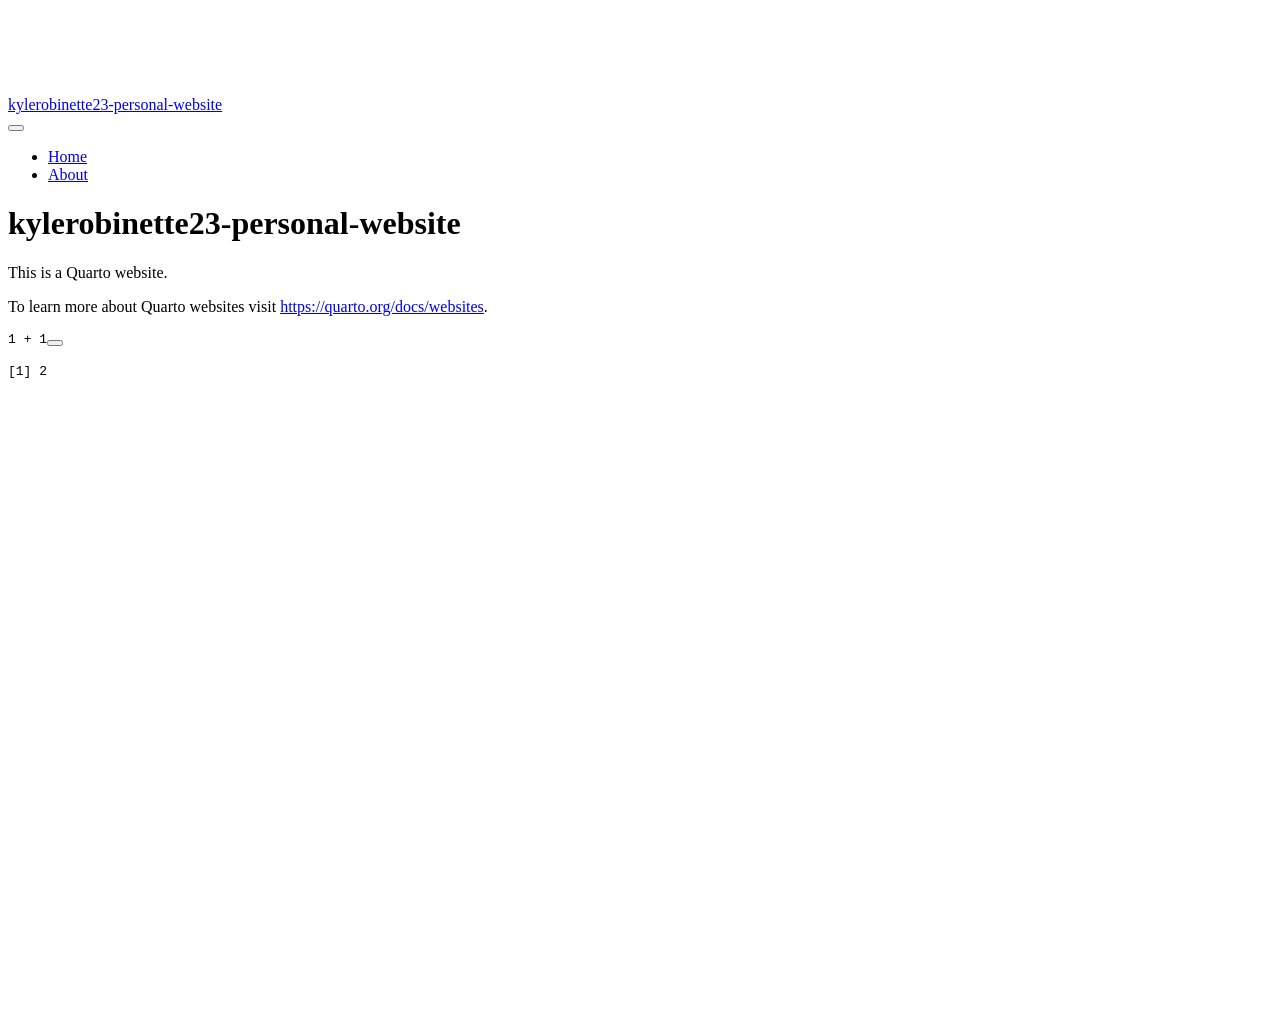
==== docs/index.html @ b681f21e "website demo" ====
<!DOCTYPE html>
<html xmlns="http://www.w3.org/1999/xhtml" lang="en" xml:lang="en"><head>

<meta charset="utf-8">
<meta name="generator" content="quarto-1.7.32">

<meta name="viewport" content="width=device-width, initial-scale=1.0, user-scalable=yes">


<title>kylerobinette23-personal-website</title>
<style>
code{white-space: pre-wrap;}
span.smallcaps{font-variant: small-caps;}
div.columns{display: flex; gap: min(4vw, 1.5em);}
div.column{flex: auto; overflow-x: auto;}
div.hanging-indent{margin-left: 1.5em; text-indent: -1.5em;}
ul.task-list{list-style: none;}
ul.task-list li input[type="checkbox"] {
  width: 0.8em;
  margin: 0 0.8em 0.2em -1em; /* quarto-specific, see https://github.com/quarto-dev/quarto-cli/issues/4556 */ 
  vertical-align: middle;
}
/* CSS for syntax highlighting */
html { -webkit-text-size-adjust: 100%; }
pre > code.sourceCode { white-space: pre; position: relative; }
pre > code.sourceCode > span { display: inline-block; line-height: 1.25; }
pre > code.sourceCode > span:empty { height: 1.2em; }
.sourceCode { overflow: visible; }
code.sourceCode > span { color: inherit; text-decoration: inherit; }
div.sourceCode { margin: 1em 0; }
pre.sourceCode { margin: 0; }
@media screen {
div.sourceCode { overflow: auto; }
}
@media print {
pre > code.sourceCode { white-space: pre-wrap; }
pre > code.sourceCode > span { text-indent: -5em; padding-left: 5em; }
}
pre.numberSource code
  { counter-reset: source-line 0; }
pre.numberSource code > span
  { position: relative; left: -4em; counter-increment: source-line; }
pre.numberSource code > span > a:first-child::before
  { content: counter(source-line);
    position: relative; left: -1em; text-align: right; vertical-align: baseline;
    border: none; display: inline-block;
    -webkit-touch-callout: none; -webkit-user-select: none;
    -khtml-user-select: none; -moz-user-select: none;
    -ms-user-select: none; user-select: none;
    padding: 0 4px; width: 4em;
  }
pre.numberSource { margin-left: 3em;  padding-left: 4px; }
div.sourceCode
  {   }
@media screen {
pre > code.sourceCode > span > a:first-child::before { text-decoration: underline; }
}
</style>


<script src="site_libs/quarto-nav/quarto-nav.js"></script>
<script src="site_libs/quarto-nav/headroom.min.js"></script>
<script src="site_libs/clipboard/clipboard.min.js"></script>
<script src="site_libs/quarto-search/autocomplete.umd.js"></script>
<script src="site_libs/quarto-search/fuse.min.js"></script>
<script src="site_libs/quarto-search/quarto-search.js"></script>
<meta name="quarto:offset" content="./">
<script src="site_libs/quarto-html/quarto.js" type="module"></script>
<script src="site_libs/quarto-html/tabsets/tabsets.js" type="module"></script>
<script src="site_libs/quarto-html/popper.min.js"></script>
<script src="site_libs/quarto-html/tippy.umd.min.js"></script>
<script src="site_libs/quarto-html/anchor.min.js"></script>
<link href="site_libs/quarto-html/tippy.css" rel="stylesheet">
<link href="site_libs/quarto-html/quarto-syntax-highlighting-37eea08aefeeee20ff55810ff984fec1.css" rel="stylesheet" id="quarto-text-highlighting-styles">
<script src="site_libs/bootstrap/bootstrap.min.js"></script>
<link href="site_libs/bootstrap/bootstrap-icons.css" rel="stylesheet">
<link href="site_libs/bootstrap/bootstrap-dfb324f25d9b1687192fa8be62ac8f9c.min.css" rel="stylesheet" append-hash="true" id="quarto-bootstrap" data-mode="light">
<script id="quarto-search-options" type="application/json">{
  "location": "navbar",
  "copy-button": false,
  "collapse-after": 3,
  "panel-placement": "end",
  "type": "overlay",
  "limit": 50,
  "keyboard-shortcut": [
    "f",
    "/",
    "s"
  ],
  "show-item-context": false,
  "language": {
    "search-no-results-text": "No results",
    "search-matching-documents-text": "matching documents",
    "search-copy-link-title": "Copy link to search",
    "search-hide-matches-text": "Hide additional matches",
    "search-more-match-text": "more match in this document",
    "search-more-matches-text": "more matches in this document",
    "search-clear-button-title": "Clear",
    "search-text-placeholder": "",
    "search-detached-cancel-button-title": "Cancel",
    "search-submit-button-title": "Submit",
    "search-label": "Search"
  }
}</script>


<link rel="stylesheet" href="styles.css">
</head>

<body class="nav-fixed quarto-light">

<div id="quarto-search-results"></div>
  <header id="quarto-header" class="headroom fixed-top">
    <nav class="navbar navbar-expand-lg " data-bs-theme="dark">
      <div class="navbar-container container-fluid">
      <div class="navbar-brand-container mx-auto">
    <a class="navbar-brand" href="./index.html">
    <span class="navbar-title">kylerobinette23-personal-website</span>
    </a>
  </div>
            <div id="quarto-search" class="" title="Search"></div>
          <button class="navbar-toggler" type="button" data-bs-toggle="collapse" data-bs-target="#navbarCollapse" aria-controls="navbarCollapse" role="menu" aria-expanded="false" aria-label="Toggle navigation" onclick="if (window.quartoToggleHeadroom) { window.quartoToggleHeadroom(); }">
  <span class="navbar-toggler-icon"></span>
</button>
          <div class="collapse navbar-collapse" id="navbarCollapse">
            <ul class="navbar-nav navbar-nav-scroll me-auto">
  <li class="nav-item">
    <a class="nav-link active" href="./index.html" aria-current="page"> 
<span class="menu-text">Home</span></a>
  </li>  
  <li class="nav-item">
    <a class="nav-link" href="./about.html"> 
<span class="menu-text">About</span></a>
  </li>  
</ul>
          </div> <!-- /navcollapse -->
            <div class="quarto-navbar-tools">
</div>
      </div> <!-- /container-fluid -->
    </nav>
</header>
<!-- content -->
<div id="quarto-content" class="quarto-container page-columns page-rows-contents page-layout-article page-navbar">
<!-- sidebar -->
<!-- margin-sidebar -->
    <div id="quarto-margin-sidebar" class="sidebar margin-sidebar zindex-bottom">
        
    </div>
<!-- main -->
<main class="content" id="quarto-document-content">

<header id="title-block-header" class="quarto-title-block default">
<div class="quarto-title">
<h1 class="title">kylerobinette23-personal-website</h1>
</div>



<div class="quarto-title-meta">

    
  
    
  </div>
  


</header>


<p>This is a Quarto website.</p>
<p>To learn more about Quarto websites visit <a href="https://quarto.org/docs/websites" class="uri">https://quarto.org/docs/websites</a>.</p>
<div class="cell">
<div class="sourceCode cell-code" id="cb1"><pre class="sourceCode r code-with-copy"><code class="sourceCode r"><span id="cb1-1"><a href="#cb1-1" aria-hidden="true" tabindex="-1"></a><span class="dv">1</span> <span class="sc">+</span> <span class="dv">1</span></span></code><button title="Copy to Clipboard" class="code-copy-button"><i class="bi"></i></button></pre></div>
<div class="cell-output cell-output-stdout">
<pre><code>[1] 2</code></pre>
</div>
</div>



</main> <!-- /main -->
<script id="quarto-html-after-body" type="application/javascript">
  window.document.addEventListener("DOMContentLoaded", function (event) {
    const icon = "";
    const anchorJS = new window.AnchorJS();
    anchorJS.options = {
      placement: 'right',
      icon: icon
    };
    anchorJS.add('.anchored');
    const isCodeAnnotation = (el) => {
      for (const clz of el.classList) {
        if (clz.startsWith('code-annotation-')) {                     
          return true;
        }
      }
      return false;
    }
    const onCopySuccess = function(e) {
      // button target
      const button = e.trigger;
      // don't keep focus
      button.blur();
      // flash "checked"
      button.classList.add('code-copy-button-checked');
      var currentTitle = button.getAttribute("title");
      button.setAttribute("title", "Copied!");
      let tooltip;
      if (window.bootstrap) {
        button.setAttribute("data-bs-toggle", "tooltip");
        button.setAttribute("data-bs-placement", "left");
        button.setAttribute("data-bs-title", "Copied!");
        tooltip = new bootstrap.Tooltip(button, 
          { trigger: "manual", 
            customClass: "code-copy-button-tooltip",
            offset: [0, -8]});
        tooltip.show();    
      }
      setTimeout(function() {
        if (tooltip) {
          tooltip.hide();
          button.removeAttribute("data-bs-title");
          button.removeAttribute("data-bs-toggle");
          button.removeAttribute("data-bs-placement");
        }
        button.setAttribute("title", currentTitle);
        button.classList.remove('code-copy-button-checked');
      }, 1000);
      // clear code selection
      e.clearSelection();
    }
    const getTextToCopy = function(trigger) {
        const codeEl = trigger.previousElementSibling.cloneNode(true);
        for (const childEl of codeEl.children) {
          if (isCodeAnnotation(childEl)) {
            childEl.remove();
          }
        }
        return codeEl.innerText;
    }
    const clipboard = new window.ClipboardJS('.code-copy-button:not([data-in-quarto-modal])', {
      text: getTextToCopy
    });
    clipboard.on('success', onCopySuccess);
    if (window.document.getElementById('quarto-embedded-source-code-modal')) {
      const clipboardModal = new window.ClipboardJS('.code-copy-button[data-in-quarto-modal]', {
        text: getTextToCopy,
        container: window.document.getElementById('quarto-embedded-source-code-modal')
      });
      clipboardModal.on('success', onCopySuccess);
    }
      var localhostRegex = new RegExp(/^(?:http|https):\/\/localhost\:?[0-9]*\//);
      var mailtoRegex = new RegExp(/^mailto:/);
        var filterRegex = new RegExp('/' + window.location.host + '/');
      var isInternal = (href) => {
          return filterRegex.test(href) || localhostRegex.test(href) || mailtoRegex.test(href);
      }
      // Inspect non-navigation links and adorn them if external
     var links = window.document.querySelectorAll('a[href]:not(.nav-link):not(.navbar-brand):not(.toc-action):not(.sidebar-link):not(.sidebar-item-toggle):not(.pagination-link):not(.no-external):not([aria-hidden]):not(.dropdown-item):not(.quarto-navigation-tool):not(.about-link)');
      for (var i=0; i<links.length; i++) {
        const link = links[i];
        if (!isInternal(link.href)) {
          // undo the damage that might have been done by quarto-nav.js in the case of
          // links that we want to consider external
          if (link.dataset.originalHref !== undefined) {
            link.href = link.dataset.originalHref;
          }
        }
      }
    function tippyHover(el, contentFn, onTriggerFn, onUntriggerFn) {
      const config = {
        allowHTML: true,
        maxWidth: 500,
        delay: 100,
        arrow: false,
        appendTo: function(el) {
            return el.parentElement;
        },
        interactive: true,
        interactiveBorder: 10,
        theme: 'quarto',
        placement: 'bottom-start',
      };
      if (contentFn) {
        config.content = contentFn;
      }
      if (onTriggerFn) {
        config.onTrigger = onTriggerFn;
      }
      if (onUntriggerFn) {
        config.onUntrigger = onUntriggerFn;
      }
      window.tippy(el, config); 
    }
    const noterefs = window.document.querySelectorAll('a[role="doc-noteref"]');
    for (var i=0; i<noterefs.length; i++) {
      const ref = noterefs[i];
      tippyHover(ref, function() {
        // use id or data attribute instead here
        let href = ref.getAttribute('data-footnote-href') || ref.getAttribute('href');
        try { href = new URL(href).hash; } catch {}
        const id = href.replace(/^#\/?/, "");
        const note = window.document.getElementById(id);
        if (note) {
          return note.innerHTML;
        } else {
          return "";
        }
      });
    }
    const xrefs = window.document.querySelectorAll('a.quarto-xref');
    const processXRef = (id, note) => {
      // Strip column container classes
      const stripColumnClz = (el) => {
        el.classList.remove("page-full", "page-columns");
        if (el.children) {
          for (const child of el.children) {
            stripColumnClz(child);
          }
        }
      }
      stripColumnClz(note)
      if (id === null || id.startsWith('sec-')) {
        // Special case sections, only their first couple elements
        const container = document.createElement("div");
        if (note.children && note.children.length > 2) {
          container.appendChild(note.children[0].cloneNode(true));
          for (let i = 1; i < note.children.length; i++) {
            const child = note.children[i];
            if (child.tagName === "P" && child.innerText === "") {
              continue;
            } else {
              container.appendChild(child.cloneNode(true));
              break;
            }
          }
          if (window.Quarto?.typesetMath) {
            window.Quarto.typesetMath(container);
          }
          return container.innerHTML
        } else {
          if (window.Quarto?.typesetMath) {
            window.Quarto.typesetMath(note);
          }
          return note.innerHTML;
        }
      } else {
        // Remove any anchor links if they are present
        const anchorLink = note.querySelector('a.anchorjs-link');
        if (anchorLink) {
          anchorLink.remove();
        }
        if (window.Quarto?.typesetMath) {
          window.Quarto.typesetMath(note);
        }
        if (note.classList.contains("callout")) {
          return note.outerHTML;
        } else {
          return note.innerHTML;
        }
      }
    }
    for (var i=0; i<xrefs.length; i++) {
      const xref = xrefs[i];
      tippyHover(xref, undefined, function(instance) {
        instance.disable();
        let url = xref.getAttribute('href');
        let hash = undefined; 
        if (url.startsWith('#')) {
          hash = url;
        } else {
          try { hash = new URL(url).hash; } catch {}
        }
        if (hash) {
          const id = hash.replace(/^#\/?/, "");
          const note = window.document.getElementById(id);
          if (note !== null) {
            try {
              const html = processXRef(id, note.cloneNode(true));
              instance.setContent(html);
            } finally {
              instance.enable();
              instance.show();
            }
          } else {
            // See if we can fetch this
            fetch(url.split('#')[0])
            .then(res => res.text())
            .then(html => {
              const parser = new DOMParser();
              const htmlDoc = parser.parseFromString(html, "text/html");
              const note = htmlDoc.getElementById(id);
              if (note !== null) {
                const html = processXRef(id, note);
                instance.setContent(html);
              } 
            }).finally(() => {
              instance.enable();
              instance.show();
            });
          }
        } else {
          // See if we can fetch a full url (with no hash to target)
          // This is a special case and we should probably do some content thinning / targeting
          fetch(url)
          .then(res => res.text())
          .then(html => {
            const parser = new DOMParser();
            const htmlDoc = parser.parseFromString(html, "text/html");
            const note = htmlDoc.querySelector('main.content');
            if (note !== null) {
              // This should only happen for chapter cross references
              // (since there is no id in the URL)
              // remove the first header
              if (note.children.length > 0 && note.children[0].tagName === "HEADER") {
                note.children[0].remove();
              }
              const html = processXRef(null, note);
              instance.setContent(html);
            } 
          }).finally(() => {
            instance.enable();
            instance.show();
          });
        }
      }, function(instance) {
      });
    }
        let selectedAnnoteEl;
        const selectorForAnnotation = ( cell, annotation) => {
          let cellAttr = 'data-code-cell="' + cell + '"';
          let lineAttr = 'data-code-annotation="' +  annotation + '"';
          const selector = 'span[' + cellAttr + '][' + lineAttr + ']';
          return selector;
        }
        const selectCodeLines = (annoteEl) => {
          const doc = window.document;
          const targetCell = annoteEl.getAttribute("data-target-cell");
          const targetAnnotation = annoteEl.getAttribute("data-target-annotation");
          const annoteSpan = window.document.querySelector(selectorForAnnotation(targetCell, targetAnnotation));
          const lines = annoteSpan.getAttribute("data-code-lines").split(",");
          const lineIds = lines.map((line) => {
            return targetCell + "-" + line;
          })
          let top = null;
          let height = null;
          let parent = null;
          if (lineIds.length > 0) {
              //compute the position of the single el (top and bottom and make a div)
              const el = window.document.getElementById(lineIds[0]);
              top = el.offsetTop;
              height = el.offsetHeight;
              parent = el.parentElement.parentElement;
            if (lineIds.length > 1) {
              const lastEl = window.document.getElementById(lineIds[lineIds.length - 1]);
              const bottom = lastEl.offsetTop + lastEl.offsetHeight;
              height = bottom - top;
            }
            if (top !== null && height !== null && parent !== null) {
              // cook up a div (if necessary) and position it 
              let div = window.document.getElementById("code-annotation-line-highlight");
              if (div === null) {
                div = window.document.createElement("div");
                div.setAttribute("id", "code-annotation-line-highlight");
                div.style.position = 'absolute';
                parent.appendChild(div);
              }
              div.style.top = top - 2 + "px";
              div.style.height = height + 4 + "px";
              div.style.left = 0;
              let gutterDiv = window.document.getElementById("code-annotation-line-highlight-gutter");
              if (gutterDiv === null) {
                gutterDiv = window.document.createElement("div");
                gutterDiv.setAttribute("id", "code-annotation-line-highlight-gutter");
                gutterDiv.style.position = 'absolute';
                const codeCell = window.document.getElementById(targetCell);
                const gutter = codeCell.querySelector('.code-annotation-gutter');
                gutter.appendChild(gutterDiv);
              }
              gutterDiv.style.top = top - 2 + "px";
              gutterDiv.style.height = height + 4 + "px";
            }
            selectedAnnoteEl = annoteEl;
          }
        };
        const unselectCodeLines = () => {
          const elementsIds = ["code-annotation-line-highlight", "code-annotation-line-highlight-gutter"];
          elementsIds.forEach((elId) => {
            const div = window.document.getElementById(elId);
            if (div) {
              div.remove();
            }
          });
          selectedAnnoteEl = undefined;
        };
          // Handle positioning of the toggle
      window.addEventListener(
        "resize",
        throttle(() => {
          elRect = undefined;
          if (selectedAnnoteEl) {
            selectCodeLines(selectedAnnoteEl);
          }
        }, 10)
      );
      function throttle(fn, ms) {
      let throttle = false;
      let timer;
        return (...args) => {
          if(!throttle) { // first call gets through
              fn.apply(this, args);
              throttle = true;
          } else { // all the others get throttled
              if(timer) clearTimeout(timer); // cancel #2
              timer = setTimeout(() => {
                fn.apply(this, args);
                timer = throttle = false;
              }, ms);
          }
        };
      }
        // Attach click handler to the DT
        const annoteDls = window.document.querySelectorAll('dt[data-target-cell]');
        for (const annoteDlNode of annoteDls) {
          annoteDlNode.addEventListener('click', (event) => {
            const clickedEl = event.target;
            if (clickedEl !== selectedAnnoteEl) {
              unselectCodeLines();
              const activeEl = window.document.querySelector('dt[data-target-cell].code-annotation-active');
              if (activeEl) {
                activeEl.classList.remove('code-annotation-active');
              }
              selectCodeLines(clickedEl);
              clickedEl.classList.add('code-annotation-active');
            } else {
              // Unselect the line
              unselectCodeLines();
              clickedEl.classList.remove('code-annotation-active');
            }
          });
        }
    const findCites = (el) => {
      const parentEl = el.parentElement;
      if (parentEl) {
        const cites = parentEl.dataset.cites;
        if (cites) {
          return {
            el,
            cites: cites.split(' ')
          };
        } else {
          return findCites(el.parentElement)
        }
      } else {
        return undefined;
      }
    };
    var bibliorefs = window.document.querySelectorAll('a[role="doc-biblioref"]');
    for (var i=0; i<bibliorefs.length; i++) {
      const ref = bibliorefs[i];
      const citeInfo = findCites(ref);
      if (citeInfo) {
        tippyHover(citeInfo.el, function() {
          var popup = window.document.createElement('div');
          citeInfo.cites.forEach(function(cite) {
            var citeDiv = window.document.createElement('div');
            citeDiv.classList.add('hanging-indent');
            citeDiv.classList.add('csl-entry');
            var biblioDiv = window.document.getElementById('ref-' + cite);
            if (biblioDiv) {
              citeDiv.innerHTML = biblioDiv.innerHTML;
            }
            popup.appendChild(citeDiv);
          });
          return popup.innerHTML;
        });
      }
    }
  });
  </script>
</div> <!-- /content -->




</body></html>
---- docs/site_libs/quarto-html/tippy.css ----
.tippy-box[data-animation=fade][data-state=hidden]{opacity:0}[data-tippy-root]{max-width:calc(100vw - 10px)}.tippy-box{position:relative;background-color:#333;color:#fff;border-radius:4px;font-size:14px;line-height:1.4;white-space:normal;outline:0;transition-property:transform,visibility,opacity}.tippy-box[data-placement^=top]>.tippy-arrow{bottom:0}.tippy-box[data-placement^=top]>.tippy-arrow:before{bottom:-7px;left:0;border-width:8px 8px 0;border-top-color:initial;transform-origin:center top}.tippy-box[data-placement^=bottom]>.tippy-arrow{top:0}.tippy-box[data-placement^=bottom]>.tippy-arrow:before{top:-7px;left:0;border-width:0 8px 8px;border-bottom-color:initial;transform-origin:center bottom}.tippy-box[data-placement^=left]>.tippy-arrow{right:0}.tippy-box[data-placement^=left]>.tippy-arrow:before{border-width:8px 0 8px 8px;border-left-color:initial;right:-7px;transform-origin:center left}.tippy-box[data-placement^=right]>.tippy-arrow{left:0}.tippy-box[data-placement^=right]>.tippy-arrow:before{left:-7px;border-width:8px 8px 8px 0;border-right-color:initial;transform-origin:center right}.tippy-box[data-inertia][data-state=visible]{transition-timing-function:cubic-bezier(.54,1.5,.38,1.11)}.tippy-arrow{width:16px;height:16px;color:#333}.tippy-arrow:before{content:"";position:absolute;border-color:transparent;border-style:solid}.tippy-content{position:relative;padding:5px 9px;z-index:1}
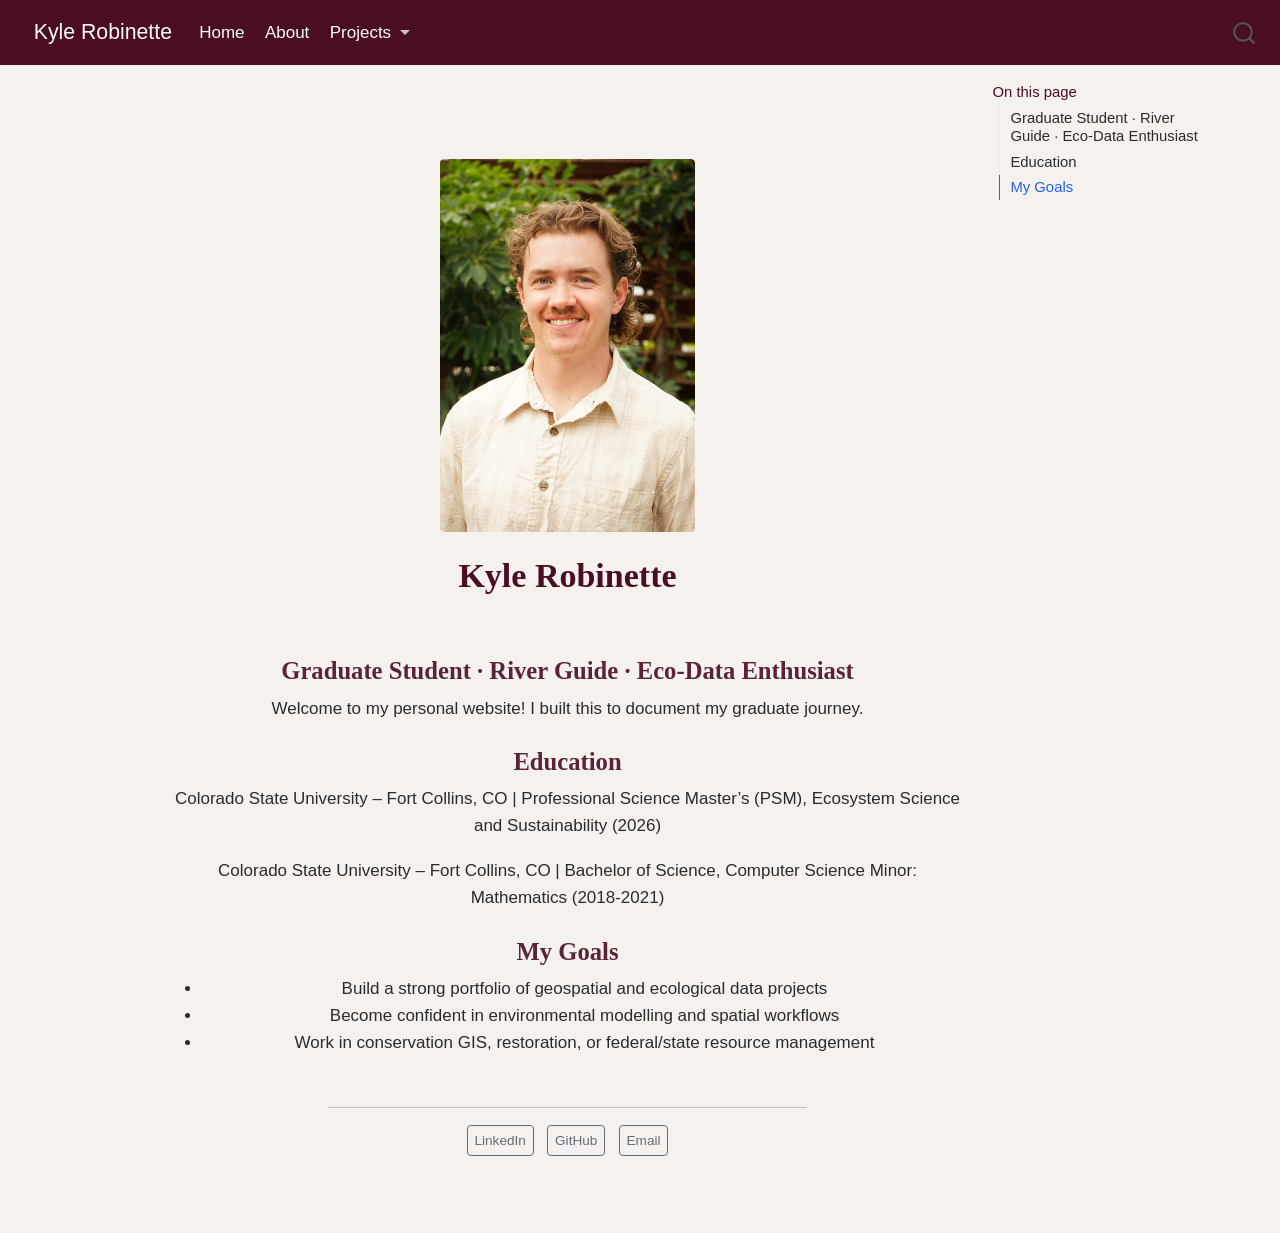
==== commit 47895429: "updates" ====
--- a/docs/index.html
+++ b/docs/index.html
@@ -2,12 +2,12 @@
 <html xmlns="http://www.w3.org/1999/xhtml" lang="en" xml:lang="en"><head>
 
 <meta charset="utf-8">
-<meta name="generator" content="quarto-1.7.32">
+<meta name="generator" content="quarto-1.8.25">
 
 <meta name="viewport" content="width=device-width, initial-scale=1.0, user-scalable=yes">
 
 
-<title>kylerobinette23-personal-website</title>
+<title>Kyle Robinette</title>
 <style>
 code{white-space: pre-wrap;}
 span.smallcaps{font-variant: small-caps;}
@@ -20,41 +20,6 @@
   margin: 0 0.8em 0.2em -1em; /* quarto-specific, see https://github.com/quarto-dev/quarto-cli/issues/4556 */ 
   vertical-align: middle;
 }
-/* CSS for syntax highlighting */
-html { -webkit-text-size-adjust: 100%; }
-pre > code.sourceCode { white-space: pre; position: relative; }
-pre > code.sourceCode > span { display: inline-block; line-height: 1.25; }
-pre > code.sourceCode > span:empty { height: 1.2em; }
-.sourceCode { overflow: visible; }
-code.sourceCode > span { color: inherit; text-decoration: inherit; }
-div.sourceCode { margin: 1em 0; }
-pre.sourceCode { margin: 0; }
-@media screen {
-div.sourceCode { overflow: auto; }
-}
-@media print {
-pre > code.sourceCode { white-space: pre-wrap; }
-pre > code.sourceCode > span { text-indent: -5em; padding-left: 5em; }
-}
-pre.numberSource code
-  { counter-reset: source-line 0; }
-pre.numberSource code > span
-  { position: relative; left: -4em; counter-increment: source-line; }
-pre.numberSource code > span > a:first-child::before
-  { content: counter(source-line);
-    position: relative; left: -1em; text-align: right; vertical-align: baseline;
-    border: none; display: inline-block;
-    -webkit-touch-callout: none; -webkit-user-select: none;
-    -khtml-user-select: none; -moz-user-select: none;
-    -ms-user-select: none; user-select: none;
-    padding: 0 4px; width: 4em;
-  }
-pre.numberSource { margin-left: 3em;  padding-left: 4px; }
-div.sourceCode
-  {   }
-@media screen {
-pre > code.sourceCode > span > a:first-child::before { text-decoration: underline; }
-}
 </style>
 
 
@@ -67,14 +32,14 @@
 <meta name="quarto:offset" content="./">
 <script src="site_libs/quarto-html/quarto.js" type="module"></script>
 <script src="site_libs/quarto-html/tabsets/tabsets.js" type="module"></script>
+<script src="site_libs/quarto-html/axe/axe-check.js" type="module"></script>
 <script src="site_libs/quarto-html/popper.min.js"></script>
 <script src="site_libs/quarto-html/tippy.umd.min.js"></script>
-<script src="site_libs/quarto-html/anchor.min.js"></script>
 <link href="site_libs/quarto-html/tippy.css" rel="stylesheet">
-<link href="site_libs/quarto-html/quarto-syntax-highlighting-37eea08aefeeee20ff55810ff984fec1.css" rel="stylesheet" id="quarto-text-highlighting-styles">
+<link href="site_libs/quarto-html/quarto-syntax-highlighting-7b89279ff1a6dce999919e0e67d4d9ec.css" rel="stylesheet" id="quarto-text-highlighting-styles">
 <script src="site_libs/bootstrap/bootstrap.min.js"></script>
 <link href="site_libs/bootstrap/bootstrap-icons.css" rel="stylesheet">
-<link href="site_libs/bootstrap/bootstrap-dfb324f25d9b1687192fa8be62ac8f9c.min.css" rel="stylesheet" append-hash="true" id="quarto-bootstrap" data-mode="light">
+<link href="site_libs/bootstrap/bootstrap-e31584831b205ffbb2d98406f31c2a5b.min.css" rel="stylesheet" append-hash="true" id="quarto-bootstrap" data-mode="light">
 <script id="quarto-search-options" type="application/json">{
   "location": "navbar",
   "copy-button": false,
@@ -114,8 +79,10 @@
     <nav class="navbar navbar-expand-lg " data-bs-theme="dark">
       <div class="navbar-container container-fluid">
       <div class="navbar-brand-container mx-auto">
+    <a href="./index.html" class="navbar-brand navbar-brand-logo">
+    </a>
     <a class="navbar-brand" href="./index.html">
-    <span class="navbar-title">kylerobinette23-personal-website</span>
+    <span class="navbar-title">Kyle Robinette</span>
     </a>
   </div>
             <div id="quarto-search" class="" title="Search"></div>
@@ -132,6 +99,43 @@
     <a class="nav-link" href="./about.html"> 
 <span class="menu-text">About</span></a>
   </li>  
+  <li class="nav-item dropdown ">
+    <a class="nav-link dropdown-toggle" href="#" id="nav-menu-projects" role="link" data-bs-toggle="dropdown" aria-expanded="false">
+ <span class="menu-text">Projects</span>
+    </a>
+    <ul class="dropdown-menu" aria-labelledby="nav-menu-projects">    
+        <li>
+    <a class="dropdown-item" href="./projects.html">
+ <span class="dropdown-text">Projects</span></a>
+  </li>  
+        <li><hr class="dropdown-divider"></li>
+        <li class="dropdown-header">Colorado River Hydrology</li>
+        <li>
+    <a class="dropdown-item" href="https://kylerobinette23.github.io/csu-523c/lab-01.html">
+ <span class="dropdown-text">https://kylerobinette23.github.io/csu-523c/lab-01.html</span></a>
+  </li>  
+        <li class="dropdown-header">Spacial Analysis: Distances and Projections</li>
+        <li>
+    <a class="dropdown-item" href="https://kylerobinette23.github.io/csu-523c/lab-02.html">
+ <span class="dropdown-text">https://kylerobinette23.github.io/csu-523c/lab-02.html</span></a>
+  </li>  
+        <li class="dropdown-header">Modifiable areal unit problem - Polygons &amp; Tessellations</li>
+        <li>
+    <a class="dropdown-item" href="https://kylerobinette23.github.io/csu-523c/lab-03.html">
+ <span class="dropdown-text">https://kylerobinette23.github.io/csu-523c/lab-03.html</span></a>
+  </li>  
+        <li class="dropdown-header">Rasters &amp; Remote Sensing</li>
+        <li>
+    <a class="dropdown-item" href="https://kylerobinette23.github.io/csu-523c/lab-04.html">
+ <span class="dropdown-text">https://kylerobinette23.github.io/csu-523c/lab-04.html</span></a>
+  </li>  
+        <li class="dropdown-header">Machine Learning in Hydrology</li>
+        <li>
+    <a class="dropdown-item" href="https://kylerobinette23.github.io/csu-523c/lab-05.html">
+ <span class="dropdown-text">https://kylerobinette23.github.io/csu-523c/lab-05.html</span></a>
+  </li>  
+    </ul>
+  </li>
 </ul>
           </div> <!-- /navcollapse -->
             <div class="quarto-navbar-tools">
@@ -143,52 +147,64 @@
 <div id="quarto-content" class="quarto-container page-columns page-rows-contents page-layout-article page-navbar">
 <!-- sidebar -->
 <!-- margin-sidebar -->
-    <div id="quarto-margin-sidebar" class="sidebar margin-sidebar zindex-bottom">
-        
+    <div id="quarto-margin-sidebar" class="sidebar margin-sidebar">
+        <nav id="TOC" role="doc-toc" class="toc-active">
+    <h2 id="toc-title">On this page</h2>
+  <ul>
+  <li><a href="#graduate-student-river-guide-eco-data-enthusiast" id="toc-graduate-student-river-guide-eco-data-enthusiast" class="nav-link active" data-scroll-target="#graduate-student-river-guide-eco-data-enthusiast">Graduate Student · River Guide · Eco-Data Enthusiast</a></li>
+  <li><a href="#education" id="toc-education" class="nav-link" data-scroll-target="#education">Education</a></li>
+  <li><a href="#my-goals" id="toc-my-goals" class="nav-link" data-scroll-target="#my-goals">My Goals</a></li>
+  </ul>
+</nav>
     </div>
 <!-- main -->
-<main class="content" id="quarto-document-content">
-
-<header id="title-block-header" class="quarto-title-block default">
+<div class="quarto-about-jolla">
+  <img src="Headshot-04.jpg" class="about-image
+  rounded " style="width: 15em;">
+ <header id="title-block-header" class="quarto-title-block default">
 <div class="quarto-title">
-<h1 class="title">kylerobinette23-personal-website</h1>
+<h1 class="title">Kyle Robinette</h1>
 </div>
-
-
-
 <div class="quarto-title-meta">
-
-    
-  
-    
   </div>
-  
-
-
-</header>
-
-
-<p>This is a Quarto website.</p>
-<p>To learn more about Quarto websites visit <a href="https://quarto.org/docs/websites" class="uri">https://quarto.org/docs/websites</a>.</p>
-<div class="cell">
-<div class="sourceCode cell-code" id="cb1"><pre class="sourceCode r code-with-copy"><code class="sourceCode r"><span id="cb1-1"><a href="#cb1-1" aria-hidden="true" tabindex="-1"></a><span class="dv">1</span> <span class="sc">+</span> <span class="dv">1</span></span></code><button title="Copy to Clipboard" class="code-copy-button"><i class="bi"></i></button></pre></div>
-<div class="cell-output cell-output-stdout">
-<pre><code>[1] 2</code></pre>
+</header><main class="content" id="quarto-document-content">
+
+<section id="graduate-student-river-guide-eco-data-enthusiast" class="level3">
+<h3 data-anchor-id="graduate-student-river-guide-eco-data-enthusiast">Graduate Student · River Guide · Eco-Data Enthusiast</h3>
+<p>Welcome to my personal website! I built this to document my graduate journey.</p>
+</section>
+<section id="education" class="level3">
+<h3 data-anchor-id="education">Education</h3>
+<p>Colorado State University – Fort Collins, CO | Professional Science Master’s (PSM), Ecosystem Science and Sustainability (2026)</p>
+<p>Colorado State University – Fort Collins, CO | Bachelor of Science, Computer Science Minor: Mathematics (2018-2021)</p>
+</section>
+<section id="my-goals" class="level3">
+<h3 data-anchor-id="my-goals">My Goals</h3>
+<ul>
+<li>Build a strong portfolio of geospatial and ecological data projects</li>
+<li>Become confident in environmental modelling and spatial workflows</li>
+<li>Work in conservation GIS, restoration, or federal/state resource management</li>
+</ul>
+
+
+</section>
+</main> 
+  <hr class="about-sep">
+   <div class="about-links">
+  <a href="https://linkedin.com/in/kyle-robinette" class="about-link" rel="" target="">
+     <span class="about-link-text">LinkedIn</span>
+  </a>
+  <a href="https://github.com/kylerobinette23" class="about-link" rel="" target="">
+     <span class="about-link-text">GitHub</span>
+  </a>
+  <a href="mailto:kyle.robinette@colostate.edu" class="about-link" rel="" target="">
+     <span class="about-link-text">Email</span>
+  </a>
 </div>
 </div>
-
-
-
-</main> <!-- /main -->
+ <!-- /main -->
 <script id="quarto-html-after-body" type="application/javascript">
   window.document.addEventListener("DOMContentLoaded", function (event) {
-    const icon = "";
-    const anchorJS = new window.AnchorJS();
-    anchorJS.options = {
-      placement: 'right',
-      icon: icon
-    };
-    anchorJS.add('.anchored');
     const isCodeAnnotation = (el) => {
       for (const clz of el.classList) {
         if (clz.startsWith('code-annotation-')) {                     
@@ -231,13 +247,14 @@
       e.clearSelection();
     }
     const getTextToCopy = function(trigger) {
-        const codeEl = trigger.previousElementSibling.cloneNode(true);
-        for (const childEl of codeEl.children) {
-          if (isCodeAnnotation(childEl)) {
-            childEl.remove();
-          }
-        }
-        return codeEl.innerText;
+      const outerScaffold = trigger.parentElement.cloneNode(true);
+      const codeEl = outerScaffold.querySelector('code');
+      for (const childEl of codeEl.children) {
+        if (isCodeAnnotation(childEl)) {
+          childEl.remove();
+        }
+      }
+      return codeEl.innerText;
     }
     const clipboard = new window.ClipboardJS('.code-copy-button:not([data-in-quarto-modal])', {
       text: getTextToCopy
--- a/docs/site_libs/quarto-html/quarto-syntax-highlighting-7b89279ff1a6dce999919e0e67d4d9ec.css
+++ b/docs/site_libs/quarto-html/quarto-syntax-highlighting-7b89279ff1a6dce999919e0e67d4d9ec.css
@@ -0,0 +1,236 @@
+/* quarto syntax highlight colors */
+:root {
+  --quarto-hl-ot-color: #003B4F;
+  --quarto-hl-at-color: #657422;
+  --quarto-hl-ss-color: #20794D;
+  --quarto-hl-an-color: #5E5E5E;
+  --quarto-hl-fu-color: #4758AB;
+  --quarto-hl-st-color: #20794D;
+  --quarto-hl-cf-color: #003B4F;
+  --quarto-hl-op-color: #5E5E5E;
+  --quarto-hl-er-color: #AD0000;
+  --quarto-hl-bn-color: #AD0000;
+  --quarto-hl-al-color: #AD0000;
+  --quarto-hl-va-color: #111111;
+  --quarto-hl-bu-color: inherit;
+  --quarto-hl-ex-color: inherit;
+  --quarto-hl-pp-color: #AD0000;
+  --quarto-hl-in-color: #5E5E5E;
+  --quarto-hl-vs-color: #20794D;
+  --quarto-hl-wa-color: #5E5E5E;
+  --quarto-hl-do-color: #5E5E5E;
+  --quarto-hl-im-color: #00769E;
+  --quarto-hl-ch-color: #20794D;
+  --quarto-hl-dt-color: #AD0000;
+  --quarto-hl-fl-color: #AD0000;
+  --quarto-hl-co-color: #5E5E5E;
+  --quarto-hl-cv-color: #5E5E5E;
+  --quarto-hl-cn-color: #8f5902;
+  --quarto-hl-sc-color: #5E5E5E;
+  --quarto-hl-dv-color: #AD0000;
+  --quarto-hl-kw-color: #003B4F;
+}
+
+/* other quarto variables */
+:root {
+  --quarto-font-monospace: SFMono-Regular, Menlo, Monaco, Consolas, "Liberation Mono", "Courier New", monospace;
+}
+
+/* syntax highlight based on Pandoc's rules */
+pre > code.sourceCode > span {
+  color: #003B4F;
+}
+
+code.sourceCode > span {
+  color: #003B4F;
+}
+
+div.sourceCode,
+div.sourceCode pre.sourceCode {
+  color: #003B4F;
+}
+
+/* Normal */
+code span {
+  color: #003B4F;
+}
+
+/* Alert */
+code span.al {
+  color: #AD0000;
+  font-style: inherit;
+}
+
+/* Annotation */
+code span.an {
+  color: #5E5E5E;
+  font-style: inherit;
+}
+
+/* Attribute */
+code span.at {
+  color: #657422;
+  font-style: inherit;
+}
+
+/* BaseN */
+code span.bn {
+  color: #AD0000;
+  font-style: inherit;
+}
+
+/* BuiltIn */
+code span.bu {
+  font-style: inherit;
+}
+
+/* ControlFlow */
+code span.cf {
+  color: #003B4F;
+  font-weight: bold;
+  font-style: inherit;
+}
+
+/* Char */
+code span.ch {
+  color: #20794D;
+  font-style: inherit;
+}
+
+/* Constant */
+code span.cn {
+  color: #8f5902;
+  font-style: inherit;
+}
+
+/* Comment */
+code span.co {
+  color: #5E5E5E;
+  font-style: inherit;
+}
+
+/* CommentVar */
+code span.cv {
+  color: #5E5E5E;
+  font-style: italic;
+}
+
+/* Documentation */
+code span.do {
+  color: #5E5E5E;
+  font-style: italic;
+}
+
+/* DataType */
+code span.dt {
+  color: #AD0000;
+  font-style: inherit;
+}
+
+/* DecVal */
+code span.dv {
+  color: #AD0000;
+  font-style: inherit;
+}
+
+/* Error */
+code span.er {
+  color: #AD0000;
+  font-style: inherit;
+}
+
+/* Extension */
+code span.ex {
+  font-style: inherit;
+}
+
+/* Float */
+code span.fl {
+  color: #AD0000;
+  font-style: inherit;
+}
+
+/* Function */
+code span.fu {
+  color: #4758AB;
+  font-style: inherit;
+}
+
+/* Import */
+code span.im {
+  color: #00769E;
+  font-style: inherit;
+}
+
+/* Information */
+code span.in {
+  color: #5E5E5E;
+  font-style: inherit;
+}
+
+/* Keyword */
+code span.kw {
+  color: #003B4F;
+  font-weight: bold;
+  font-style: inherit;
+}
+
+/* Operator */
+code span.op {
+  color: #5E5E5E;
+  font-style: inherit;
+}
+
+/* Other */
+code span.ot {
+  color: #003B4F;
+  font-style: inherit;
+}
+
+/* Preprocessor */
+code span.pp {
+  color: #AD0000;
+  font-style: inherit;
+}
+
+/* SpecialChar */
+code span.sc {
+  color: #5E5E5E;
+  font-style: inherit;
+}
+
+/* SpecialString */
+code span.ss {
+  color: #20794D;
+  font-style: inherit;
+}
+
+/* String */
+code span.st {
+  color: #20794D;
+  font-style: inherit;
+}
+
+/* Variable */
+code span.va {
+  color: #111111;
+  font-style: inherit;
+}
+
+/* VerbatimString */
+code span.vs {
+  color: #20794D;
+  font-style: inherit;
+}
+
+/* Warning */
+code span.wa {
+  color: #5E5E5E;
+  font-style: italic;
+}
+
+.prevent-inlining {
+  content: "</";
+}
+
+/*# sourceMappingURL=3944bc705cfaf4c80e56f77c5205168a.css.map */
--- a/docs/styles.css
+++ b/docs/styles.css
@@ -0,0 +1,119 @@
+/* css styles */
+/* ================================
+   GLOBAL COLORS (Wine Theme)
+   ================================ */
+:root {
+  --wine-dark: #4a0e23;      /* deep wine */
+  --wine-medium: #7b1e3a;    /* mid wine */
+  --wine-light: #c94f70;     /* rose/wine highlight */
+  --cream: #f5f1ee;          /* warm background */
+  --offwhite: #fcfaf9;
+  --text-dark: #2b2b2b;
+  --text-light: #ffffff;
+}
+
+/* ================================
+   BODY & TEXT
+   ================================ */
+body {
+  background-color: var(--cream);
+  color: var(--text-dark);
+  margin: 0;
+  font-family: "Inter", "Segoe UI", Roboto, sans-serif;
+  line-height: 1.6;
+}
+
+/* ================================
+   HEADINGS
+   ================================ */
+h1, h2, h3, h4 {
+  font-family: "Merriweather", serif;
+  color: var(--wine-dark);
+  font-weight: 700;
+}
+
+/* ================================
+   LINKS
+   ================================ */
+a {
+  color: var(--wine-dark);
+  text-decoration: none;
+}
+a:hover {
+  color: var(--wine-light);
+  text-decoration: underline;
+}
+
+/* ================================
+   NAVIGATION BAR
+   ================================ */
+.navbar, .navbar-nav, .quarto-navbar {
+  background-color: var(--wine-dark) !important;
+  color: var(--text-light) !important;
+}
+
+.navbar .nav-link,
+.quarto-navbar .nav-link,
+.navbar a,
+.quarto-navbar a {
+  color: var(--offwhite) !important;
+  opacity: 1; /* Ensures they aren't faded out */
+}
+
+.navbar .nav-link:hover,
+.quarto-navbar .nav-link:hover,
+.navbar a:hover,
+.quarto-navbar a:hover {
+  color: var(--wine-light) !important;
+  text-decoration: none;
+}
+
+/* ================================
+   CODE BLOCKS
+   ================================ */
+pre, code {
+  background-color: #f0e6e8;
+  border-left: 3px solid var(--wine-medium);
+  padding: 0.2em 0.4em;
+  border-radius: 4px;
+  font-size: 0.9em;
+}
+
+/* ================================
+   BUTTONS
+   ================================ */
+button, .btn {
+  background-color: var(--wine-medium);
+  color: var(--text-light);
+  border-radius: 4px;
+  padding: 0.6em 1.2em;
+  border: none;
+}
+
+button:hover, .btn:hover {
+  background-color: var(--wine-light);
+}
+
+/* ================================
+   PROJECT CARDS / BOXES
+   ================================ */
+.card, .project-box {
+  background: var(--offwhite);
+  border-left: 5px solid var(--wine-light);
+  padding: 1rem;
+  border-radius: 6px;
+  margin-bottom: 1.5rem;
+  box-shadow: 0 2px 6px rgba(0,0,0,0.06);
+}
+
+/* ================================
+   FOOTER
+   ================================ */
+footer {
+  background-color: var(--wine-dark);
+  color: var(--text-light);
+  text-align: center;
+  padding: 1.2rem;
+  font-size: 0.9em;
+}
+
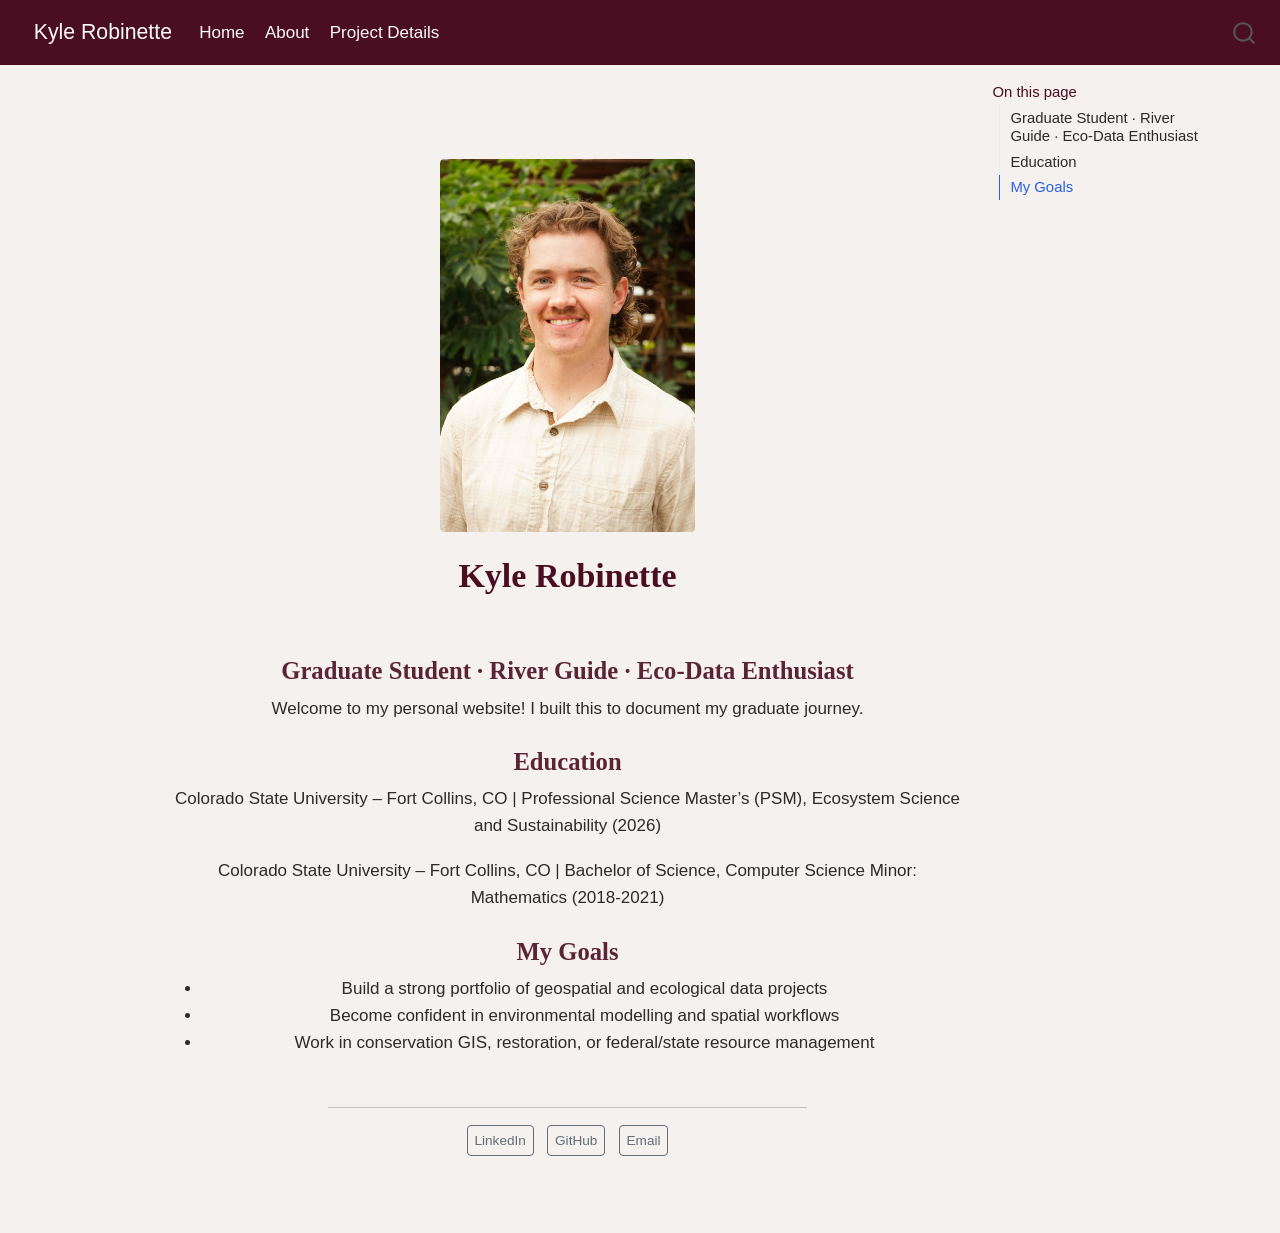
==== commit 4576c7f3: "fix yml" ====
--- a/docs/index.html
+++ b/docs/index.html
@@ -99,43 +99,10 @@
     <a class="nav-link" href="./about.html"> 
 <span class="menu-text">About</span></a>
   </li>  
-  <li class="nav-item dropdown ">
-    <a class="nav-link dropdown-toggle" href="#" id="nav-menu-projects" role="link" data-bs-toggle="dropdown" aria-expanded="false">
- <span class="menu-text">Projects</span>
-    </a>
-    <ul class="dropdown-menu" aria-labelledby="nav-menu-projects">    
-        <li>
-    <a class="dropdown-item" href="./projects.html">
- <span class="dropdown-text">Projects</span></a>
+  <li class="nav-item">
+    <a class="nav-link" href="./projects.html"> 
+<span class="menu-text">Project Details</span></a>
   </li>  
-        <li><hr class="dropdown-divider"></li>
-        <li class="dropdown-header">Colorado River Hydrology</li>
-        <li>
-    <a class="dropdown-item" href="https://kylerobinette23.github.io/csu-523c/lab-01.html">
- <span class="dropdown-text">https://kylerobinette23.github.io/csu-523c/lab-01.html</span></a>
-  </li>  
-        <li class="dropdown-header">Spacial Analysis: Distances and Projections</li>
-        <li>
-    <a class="dropdown-item" href="https://kylerobinette23.github.io/csu-523c/lab-02.html">
- <span class="dropdown-text">https://kylerobinette23.github.io/csu-523c/lab-02.html</span></a>
-  </li>  
-        <li class="dropdown-header">Modifiable areal unit problem - Polygons &amp; Tessellations</li>
-        <li>
-    <a class="dropdown-item" href="https://kylerobinette23.github.io/csu-523c/lab-03.html">
- <span class="dropdown-text">https://kylerobinette23.github.io/csu-523c/lab-03.html</span></a>
-  </li>  
-        <li class="dropdown-header">Rasters &amp; Remote Sensing</li>
-        <li>
-    <a class="dropdown-item" href="https://kylerobinette23.github.io/csu-523c/lab-04.html">
- <span class="dropdown-text">https://kylerobinette23.github.io/csu-523c/lab-04.html</span></a>
-  </li>  
-        <li class="dropdown-header">Machine Learning in Hydrology</li>
-        <li>
-    <a class="dropdown-item" href="https://kylerobinette23.github.io/csu-523c/lab-05.html">
- <span class="dropdown-text">https://kylerobinette23.github.io/csu-523c/lab-05.html</span></a>
-  </li>  
-    </ul>
-  </li>
 </ul>
           </div> <!-- /navcollapse -->
             <div class="quarto-navbar-tools">
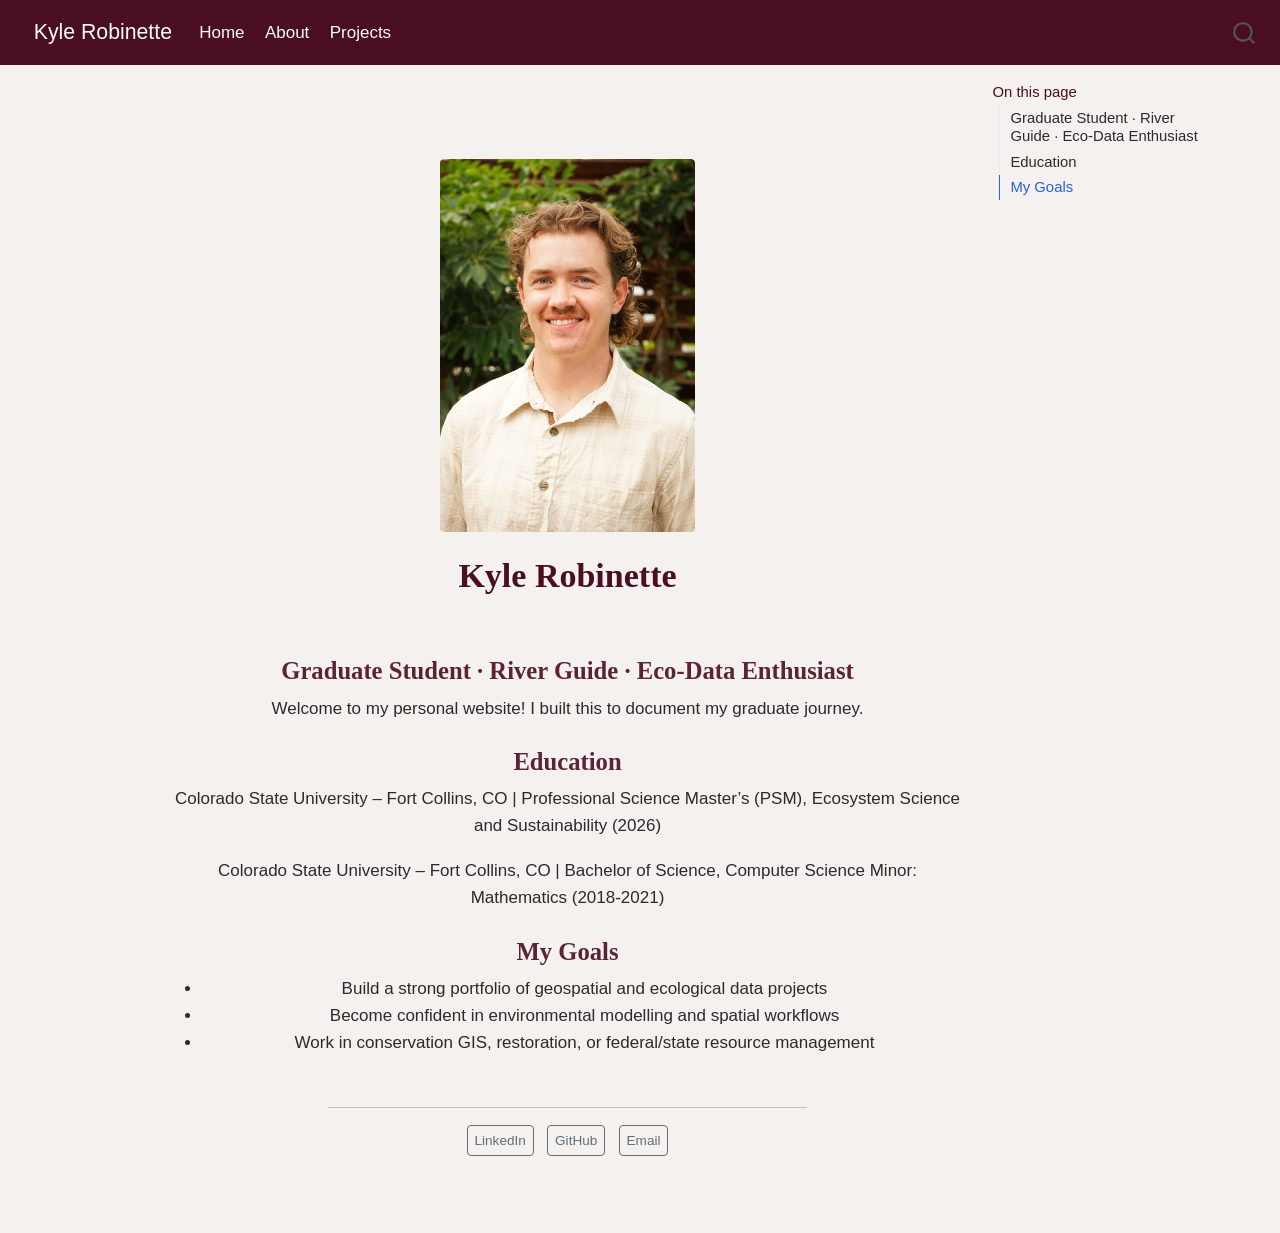
==== commit b033d2bc: "fix yml" ====
--- a/docs/index.html
+++ b/docs/index.html
@@ -101,7 +101,7 @@
   </li>  
   <li class="nav-item">
     <a class="nav-link" href="./projects.html"> 
-<span class="menu-text">Project Details</span></a>
+<span class="menu-text">Projects</span></a>
   </li>  
 </ul>
           </div> <!-- /navcollapse -->
